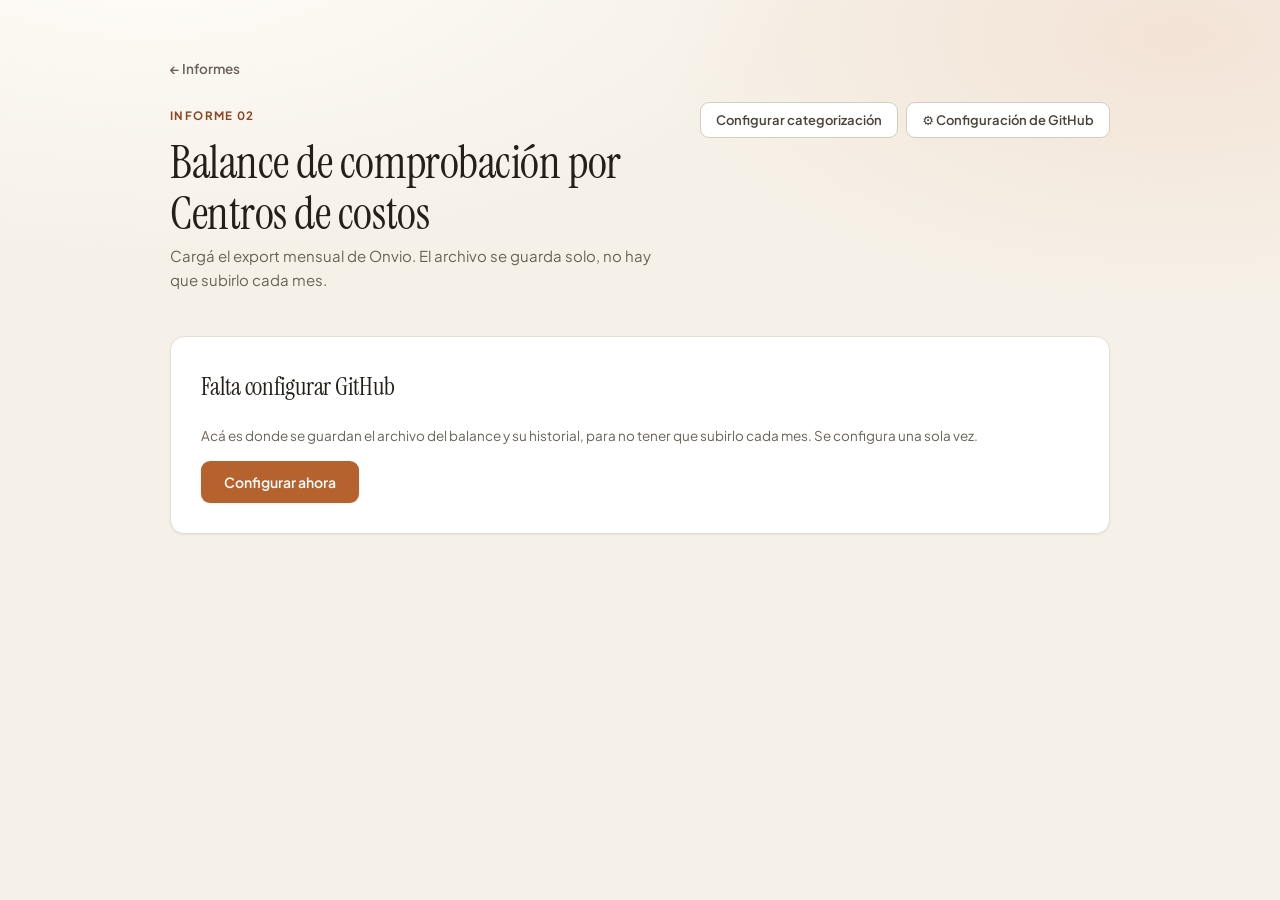
==== informe-a/index.html @ f2bebd00 "Balance USD: la columna del mes es DR - CR, y los centros se muestran en las dos hojas Dos cosas que" ====
<!DOCTYPE html>
<html lang="es">
<head>
<meta charset="UTF-8">
<meta name="viewport" content="width=device-width, initial-scale=1">
<title>Balance de comprobación por Centros de costos</title>
<link rel="preconnect" href="https://fonts.googleapis.com">
<link href="https://fonts.googleapis.com/css2?family=Instrument+Serif&family=Plus+Jakarta+Sans:wght@400;500;600;700&display=swap" rel="stylesheet">
<link rel="stylesheet" href="../estilos.css?v=2026-09-02a">
<script>
// La pagina se queda pegada en el navegador. Ponerle ?v= a los .js arregla los
// scripts, pero NO el propio index.html: si el HTML viene de la cache, se sigue
// viendo la pantalla vieja aunque el codigo publicado sea otro. Paso de verdad —
// se saco un bloque del panel y seguia apareciendo.
//
// Asi que la pagina se controla sola: pregunta por version.json sin cache y, si no
// coincide con la que tiene, se vuelve a pedir con la version nueva en la URL. Como
// la URL cambia, el navegador no puede servir la copia vieja. La marca en
// sessionStorage evita quedar recargando en loop si algo saliera mal.
(function () {
  var MIA = "2026-09-02a";
  try {
    fetch("version.json?t=" + Date.now(), { cache: "no-store" })
      .then(function (r) { return r.ok ? r.json() : null; })
      .then(function (j) {
        if (!j || !j.version || j.version === MIA) return;
        if (sessionStorage.getItem("recargaVersion") === j.version) return;
        sessionStorage.setItem("recargaVersion", j.version);
        location.replace(location.pathname + "?v=" + encodeURIComponent(j.version));
      })
      .catch(function () {});
  } catch (e) {}
})();
</script>
<script src="vendor/xlsx.full.min.js"></script>
<script src="vendor/exceljs.min.js"></script>
<style>
  .periodo-box{
    display:flex; align-items:center; gap:18px; flex-wrap:wrap;
    background:#FBF7F0; border:1px solid var(--line); border-radius:12px; padding:18px 22px;
  }
  .periodo-box .cerrado{font-size:13px; color:var(--ink-soft);}
  .periodo-box .actual{font-family:'Instrument Serif', serif; font-size:28px; line-height:1.1;}
  .flecha{color:var(--clay); font-size:20px;}
  .paso{display:flex; gap:14px; align-items:flex-start; margin-bottom:18px;}
  .paso .n{
    flex:0 0 26px; height:26px; border-radius:50%; background:var(--clay); color:#fff;
    display:flex; align-items:center; justify-content:center; font-size:13px; font-weight:600;
  }
  .paso .txt{font-size:14px; line-height:1.55; padding-top:3px;}
  .paso.hecho .n{background:var(--ok);}

  /* ---- centros de costo sin resolver ---------------------------------- */
  .cc-item{
    border:1px solid var(--line); border-radius:10px; padding:14px 16px; margin-bottom:12px;
    background:#FBF7F0;
  }
  .cc-nombre{font-size:15px; font-weight:600; margin-bottom:3px;}
  .cc-nombre code{
    font-family:inherit; background:#fff; border:1px solid var(--line); border-radius:5px;
    padding:1px 7px;
  }
  .cc-datos{font-size:12.5px; color:var(--ink-soft); margin-bottom:12px;}
  .cc-opciones{display:flex; gap:10px; flex-wrap:wrap; margin-bottom:10px;}
  .cc-opciones label{
    display:flex; align-items:center; gap:7px; font-size:13.5px; cursor:pointer;
    border:1px solid var(--line); border-radius:8px; padding:8px 12px; background:#fff;
  }
  .cc-opciones label:hover{border-color:var(--clay);}
  .cc-form{display:flex; gap:10px; align-items:flex-end; flex-wrap:wrap; margin-top:4px;}
  .cc-form .campo{display:flex; flex-direction:column; gap:4px; font-size:12px; color:var(--ink-soft);}
  .cc-form select, .cc-form input[type=text]{min-width:230px;}
  .cc-form input.corto{min-width:90px; max-width:110px;}
</style>
</head>
<body>
<div class="wrap">
  <a class="volver" href="../index.html">← Informes</a>

  <div class="topbar">
    <div>
      <span class="eyebrow">Informe 02</span>
      <h1>Balance de comprobación por Centros de costos</h1>
      <p class="sub">Cargá el export mensual de Onvio. El archivo se guarda solo, no hay que subirlo cada mes.</p>
    </div>
    <div style="display:flex; gap:8px; align-items:flex-start;">
      <button class="gear-btn" onclick="abrirCategorias()">Configurar categorización</button>
      <button class="gear-btn" onclick="abrirConfig()">⚙ Configuración de GitHub</button>
    </div>
  </div>

  <div id="cargando" class="card">
    <p class="footer-note" style="margin:0;">Cargando…</p>
  </div>

  <!-- ---------- sin configurar ---------- -->
  <div class="card hidden" id="cardSinConfig">
    <h2>Falta configurar GitHub</h2>
    <p class="footer-note">
      Acá es donde se guardan el archivo del balance y su historial, para no tener que
      subirlo cada mes. Se configura una sola vez.
    </p>
    <div style="margin-top:14px;"><button onclick="abrirConfig()">Configurar ahora</button></div>
  </div>

  <!-- ---------- alta inicial ---------- -->
  <div class="card hidden" id="cardAlta">
    <h2>Primera vez: cargar el archivo base</h2>
    <p class="footer-note">
      Subí el archivo del balance tal como lo tenés hoy. De acá en adelante queda guardado
      y no vas a tener que subirlo más: cada mes vas a subir solamente el export de Onvio.
    </p>

    <label class="dropzone" id="dzBase" style="margin-top:16px;">
      <input type="file" id="fileBase" accept=".xlsm,.xlsx">
      <div id="txtBase">Hacé clic para elegir el archivo del balance (.xlsm)</div>
    </label>

    <div id="altaDeteccion" class="hidden" style="margin-top:20px;"></div>

    <div style="margin-top:18px;">
      <button id="btnGuardarAlta" disabled>Guardar y empezar</button>
      <span class="spinner hidden" id="spinnerAlta">Guardando en GitHub…</span>
    </div>
    <div id="altaStatus"></div>
  </div>

  <!-- ---------- ciclo mensual ---------- -->
  <div class="card hidden" id="cardPeriodo">
    <div class="periodo-box">
      <div>
        <div class="cerrado">Último mes cerrado</div>
        <div class="actual" id="txtUltimoCerrado">—</div>
      </div>
      <div class="flecha">→</div>
      <div>
        <div class="cerrado">Ahora cargás</div>
        <div class="actual" id="txtPeriodoActual" style="color:var(--clay-deep);">—</div>
      </div>
    </div>
    <p class="footer-note" style="margin-top:12px;">
      El mes sale del historial guardado: no se puede saltear ninguno ni cerrar dos veces el mismo.
    </p>
    <details style="margin-top:10px;">
      <summary style="cursor:pointer; font-size:13px; color:var(--ink-soft);">
        Reabrir el último mes cerrado
      </summary>
      <p class="footer-note" style="margin-top:10px;">
        Deja el mes abierto de nuevo para volver a cargarlo. Las cuentas que se hayan dado de
        alta en ese mes quedan como están.
      </p>
      <button id="btnReabrir" class="secundario">Reabrir <span id="txtReabrir">—</span></button>
      <div id="reabrirStatus"></div>
    </details>
  </div>

  <div class="card hidden" id="cardAcumulados">
    <h2>Gastos Acumulados</h2>
    <div id="acumuladosBox"></div>
    <details id="importarAcum" style="margin-top:14px;">
      <summary style="cursor:pointer; font-size:14px; color:var(--ink-soft);">
        Registrar un informe terminado a mano
      </summary>
      <p class="footer-note" style="margin-top:10px;">
        Subí el último informe que terminaste a mano. <b>Pasa a ser el archivo base</b>, su mes
        queda cerrado y el acumulado queda al día. De ahí en adelante cargás cada mes con el
        export de Onvio, nada más.
      </p>
      <label class="dropzone" style="padding:18px;">
        <input type="file" id="fileAcum" accept=".xlsx,.xlsm">
        <div id="txtAcum">Elegí el informe terminado (.xlsx)</div>
      </label>
      <div style="margin-top:12px;">
        <button id="btnImportarAcum" class="secundario" disabled>Registrar este informe</button>
      </div>
      <div id="importarAcumStatus"></div>
    </details>
  </div>

  <div class="card hidden" id="cardOnvio">
    <h2>1. Export de Onvio</h2>
    <div class="instruccion">
      <span class="que">Bajá</span>
      <span>De Onvio, el <b>Sumas y Saldos por centro de costos</b>, del <b>mes</b> que vas a
        cargar. No el acumulado del ejercicio.</span>
    </div>
    <label class="dropzone" id="dzOnvio">
      <input type="file" id="fileOnvio" accept=".xls,.xlsx">
      <div id="txtOnvio">Hacé clic para elegir el archivo (.xls de Onvio)</div>
    </label>
    <div style="margin-top:16px;">
      <button id="btnProcesar" disabled>Procesar</button>
      <span class="spinner hidden" id="spinner">Cargando los importes…</span>
    </div>
    <div id="onvioStatus"></div>
  </div>

  <!-- Un centro de costo del export que el balance no reconoce. NO se adivina: adivinando,
       la plata entra en la columna de otro proyecto y el total da bien igual, así que nada lo
       delata. Se pregunta si es uno de los que ya están escrito distinto, o uno nuevo. -->
  <div class="card hidden" id="cardCentros">
    <h2>Centros de costo que el balance no reconoce</h2>
    <p class="footer-note">
      Sus líneas <b>no se van a cargar</b> hasta resolverlos, y mientras tanto no se oculta
      ninguna columna — si se ocultaran, la del que falta quedaría escondida y en cero.
    </p>
    <div id="centrosBody"></div>
    <div id="centrosStatus"></div>
  </div>

  <div class="card hidden" id="cardPendientes">
    <h2>2. Cuentas nuevas detectadas</h2>
    <p class="footer-note">
      Estas cuentas vienen en el export pero todavía no están en el balance. Elegí a qué
      categoría pertenece cada una: se les crea la fila en el lugar correcto, con sus fórmulas.
    </p>
    <table>
      <thead>
        <tr><th>Código</th><th>Descripción</th><th>Centro de costo</th><th class="num">Saldo</th><th style="width:32%;">Categoría</th></tr>
      </thead>
      <tbody id="pendientesBody"></tbody>
    </table>
    <div style="margin-top:16px;"><button id="btnConfirmar">Confirmar y cargar</button></div>
    <div id="pendientesStatus"></div>
  </div>

  <div class="card hidden" id="cardResultado">
    <h2>3. Resultado</h2>
    <div class="checks" id="checksBody"></div>
    <div id="avisosBody" style="margin-top:16px;"></div>
    <details style="margin-top:18px;">
      <summary style="cursor:pointer; font-size:13px; color:var(--ink-soft);">
        Ver el detalle de la corrida
      </summary>
      <pre class="log" id="logBody" style="margin-top:8px;"></pre>
    </details>
  </div>

  <div class="card hidden" id="cardCierre">
    <h2>4. Revisar y cerrar el mes</h2>

    <div class="paso">
      <div class="n">1</div>
      <div class="txt">
        <b>Descargá el borrador</b> y abrilo en Excel. Podés hacerlo las veces que quieras:
        mientras no cierres el mes, no se guarda nada.
        <div style="margin-top:10px;"><button id="btnDescargar">Descargar borrador</button></div>
      </div>
    </div>

    <div class="paso">
      <div class="n">2</div>
      <div class="txt">
        <b>Revisalo en Excel</b> y, si está bien, <b>guardalo</b> (Ctrl+G). Los importes los
        calcula Excel: sin ese guardado no se puede cerrar el mes.
      </div>
    </div>

    <div class="paso">
      <div class="n">3</div>
      <div class="txt">
        <b>Subí ese mismo archivo acá y cerrá el mes.</b> Recién ahí queda guardado como
        definitivo y se habilita el mes siguiente.
        <label class="dropzone" id="dzAprobar" style="margin-top:12px;">
          <input type="file" id="fileAprobar" accept=".xlsx,.xlsm">
          <div id="txtAprobar">Hacé clic para elegir el archivo revisado</div>
        </label>
        <div style="margin-top:12px;">
          <button id="btnCerrarMes" disabled>Cerrar <span id="txtMesCerrar">el mes</span></button>
          <span class="spinner hidden" id="spinnerCierre">Guardando…</span>
        </div>
      </div>
    </div>

    <div id="cierreStatus"></div>
  </div>

  <!-- El maestro vive en el repositorio, no en la maquina: sin esto la unica forma de tener
       el archivo bueno a mano era volver a correr el mes entero. -->
  <div class="card hidden" id="cardGuardados">
    <h2>Archivo guardado</h2>
    <p class="footer-note" id="txtUltimoCierreA"></p>
    <div style="margin-top:12px;">
      <button id="btnBajarBase" class="secundario">Bajar el balance guardado</button>
    </div>
    <div id="guardadosStatus"></div>
  </div>

  <!-- ---------- panel maestro de categorización ---------- -->
  <div class="card hidden" id="cardCategorias">
    <div style="display:flex; justify-content:space-between; align-items:flex-start; gap:16px;">
      <h2 style="margin:0;">Configurar categorización</h2>
      <button class="secundario" onclick="cerrarCategorias()" style="flex:0 0 auto;">Cerrar</button>
    </div>
    <div style="display:flex; gap:10px; flex-wrap:wrap; align-items:center; margin:18px 0 12px;">
      <input id="catBuscar" type="text" placeholder="Buscar por código, nombre o categoría…"
             oninput="catCambiarBusqueda(this.value)" style="flex:1; min-width:240px;">
      <button class="secundario" onclick="catAbrirAlta()">Agregar cuenta</button>
    </div>

    <div class="card hidden" id="catAlta" style="margin:0 0 16px; background:#fbfaf7;">
      <h2 style="font-size:1.05rem;">Agregar una cuenta a mano</h2>
      <p class="footer-note">
        Se le crea la fila en <strong>Sumas y Saldos</strong>, dentro del bloque de su categoría y
        copiándole las fórmulas de la fila vecina. Es la misma operación que hace la carga mensual
        cuando el export trae una cuenta nueva.
      </p>
      <div style="display:flex; gap:10px; flex-wrap:wrap; margin-top:12px;">
        <input id="catAltaCodigo" type="text" placeholder="Código (9 dígitos)" style="width:170px;">
        <input id="catAltaNombre" type="text" placeholder="Nombre de la cuenta" style="flex:1; min-width:220px;">
        <select id="catAltaCat" style="min-width:220px;"></select>
      </div>
      <div style="margin-top:12px; display:flex; gap:8px;">
        <button onclick="catAgregarCuenta()">Agregar</button>
        <button class="secundario" onclick="catCerrarAlta()">Cancelar</button>
      </div>
      <div id="catAltaStatus"></div>
    </div>

    <button class="secundario" id="btnCatVerLista" onclick="catToggleLista()"
            style="width:100%; text-align:left; margin-bottom:12px;">
      <span id="catFlecha">▸</span> <span id="catVerTexto">Ver el detalle cuenta por cuenta</span>
    </button>

    <div id="catLista" class="hidden">
      <table>
        <thead>
          <tr><th style="width:26%;">Cuenta</th><th style="width:34%;">Categoría</th>
              <th style="width:16%;">Estado</th><th>Acciones</th></tr>
        </thead>
        <tbody id="catBody"></tbody>
      </table>
      <p class="footer-note" id="catPie" style="margin-top:14px;"></p>
    </div>

    <div style="margin-top:16px; display:flex; gap:8px; align-items:center;">
      <button id="btnCatGuardar" onclick="guardarCategorias()" disabled>Guardar cambios</button>
      <button class="secundario" onclick="cerrarCategorias()">Cerrar</button>
      <span class="spinner hidden" id="spinnerCat">Guardando en GitHub…</span>
    </div>
    <div id="catStatus"></div>
  </div>

  <div class="card hidden" id="cardHistorial">
    <h2>Meses cerrados</h2>
    <table>
      <thead><tr><th>Período</th><th class="num">Líneas</th><th class="num">Cuentas nuevas</th><th>Cerrado el</th></tr></thead>
      <tbody id="historialBody"></tbody>
    </table>
  </div>
</div>

<!-- ---------- configuración ---------- -->
<div class="modal-overlay hidden" id="modalConfig">
  <div class="modal">
    <h2>Configuración de GitHub</h2>
    <p class="footer-note">
      Acá se guardan el balance, su historial y la tabla de cuentas. El token queda guardado
      solo en este navegador.
    </p>
    <label>Token de acceso personal <a class="help-link" href="#" id="comoToken">(¿cómo lo genero?)</a></label>
    <input type="text" id="cfgToken" placeholder="ghp_xxxxxxxxxxxxxxxxxxxx">
    <label>Usuario/organización y repositorio</label>
    <input type="text" id="cfgRepo" placeholder="tuusuario/balcomp-app">
    <label>Rama</label>
    <input type="text" id="cfgRama" placeholder="main" value="main">
    <label>Carpeta dentro del repositorio</label>
    <input type="text" id="cfgCarpeta" placeholder="informe-a" value="informe-a">
    <div id="configStatus"></div>
    <div class="modal-actions">
      <button onclick="guardarConfig()">Guardar</button>
      <button class="secondary" onclick="cerrarConfig()">Cancelar</button>
    </div>
  </div>
</div>

<script src="../buscador.js?v=2026-09-02a"></script>
<script src="similitud.js?v=2026-09-02a"></script>
<script src="formula_utils.js?v=2026-09-02a"></script>
<script src="columnas.js?v=2026-09-02a"></script>
<script src="centros.js?v=2026-09-02a"></script>
<script src="../informe-c/formula_hojas.js?v=2026-09-02a"></script>
<script src="parser_onvio.js?v=2026-09-02a"></script>
<script src="meses.js?v=2026-09-02a"></script>
<script src="mapeo.js?v=2026-09-02a"></script>
<script src="motor.js?v=2026-09-02a"></script>
<script src="importar_acumulados.js?v=2026-09-02a"></script>
<script src="categorias.js?v=2026-09-02a"></script>
<script src="github.js?v=2026-09-02a"></script>
<script src="app.js?v=2026-09-02a"></script>
</body>
</html>
---- estilos.css ----
/* Estilos compartidos por la pantalla de inicio y los informes.
   Paleta cálida heredada de BALCOMPROBDOLARES, con más profundidad y aire. */

:root{
  --cream:#F6F1E8;
  --cream-alto:#FBF8F2;
  --card:#FFFFFF;
  --ink:#241F19;
  --ink-medio:#4A4238;
  --ink-soft:#6B6255;
  --clay:#B5622E;
  --clay-deep:#8A4820;
  --clay-suave:#F3E3D6;
  --line:#E7DFD0;
  --line-fuerte:#D8CDB8;
  --ok:#3F6B4C;
  --ok-bg:#E9F1EB;
  --ok-borde:#C9DED0;
  --warn:#A6431F;
  --warn-bg:#FBEAE1;
  --warn-borde:#F0D3C4;

  --sombra-baja:0 1px 2px rgba(36,31,25,.04), 0 1px 3px rgba(36,31,25,.03);
  --sombra-media:0 2px 4px rgba(36,31,25,.04), 0 8px 24px rgba(36,31,25,.06);
  --sombra-alta:0 4px 8px rgba(36,31,25,.05), 0 16px 40px rgba(36,31,25,.10);
  --radio:14px;
  --radio-chico:9px;
  --transicion:180ms cubic-bezier(.2,.7,.3,1);
}

*{box-sizing:border-box;}

body{
  margin:0;
  color:var(--ink);
  font-family:'Plus Jakarta Sans', system-ui, sans-serif;
  font-size:15px;
  line-height:1.6;
  padding:56px 24px 112px;
  -webkit-font-smoothing:antialiased;
  background:
    radial-gradient(1100px 520px at 12% -8%, #FFFDF9 0%, rgba(255,253,249,0) 62%),
    radial-gradient(900px 460px at 92% 4%, var(--clay-suave) 0%, rgba(243,227,214,0) 58%),
    var(--cream);
  background-attachment:fixed;
}

.wrap{max-width:940px; margin:0 auto;}

.topbar{
  display:flex; justify-content:space-between; align-items:flex-start;
  gap:20px; margin-bottom:4px;
}

h1{
  font-family:'Instrument Serif', Georgia, serif; font-weight:400;
  font-size:clamp(34px, 5vw, 46px); line-height:1.1;
  margin:0 0 6px; letter-spacing:-.01em;
}
.sub{color:var(--ink-soft); margin:0 0 40px; font-size:15px; max-width:64ch;}

/* Etiqueta chiquita sobre el título, para dar contexto sin ruido. */
.eyebrow{
  display:inline-block; margin:0 0 12px;
  font-size:11.5px; font-weight:700; letter-spacing:.12em; text-transform:uppercase;
  color:var(--clay-deep);
}

.card{
  background:var(--card); border:1px solid var(--line); border-radius:var(--radio);
  padding:30px; margin-bottom:22px; box-shadow:var(--sombra-baja);
}
.card h2{
  font-family:'Instrument Serif', Georgia, serif; font-weight:400;
  font-size:25px; margin:0 0 18px; letter-spacing:-.01em;
}

button{
  font-family:inherit; font-weight:600; font-size:14px;
  background:var(--clay); color:#fff; border:1px solid transparent;
  border-radius:var(--radio-chico);
  padding:11px 22px; cursor:pointer; transition:var(--transicion);
  box-shadow:var(--sombra-baja);
}
button:hover{background:var(--clay-deep); box-shadow:var(--sombra-media); transform:translateY(-1px);}
button:active{transform:translateY(0); box-shadow:none;}
button.secondary, button.secundario{
  background:#fff; color:var(--clay-deep); border-color:var(--line-fuerte); box-shadow:none;
}
button.secondary:hover, button.secundario:hover{
  background:var(--cream-alto); border-color:var(--clay); color:var(--clay-deep);
}
button:disabled, button:disabled:hover{
  opacity:.45; cursor:not-allowed; transform:none; box-shadow:none; background:var(--clay);
}
button.secundario:disabled, button.secondary:disabled{background:#fff;}

:where(button, a, input, select, .dropzone):focus-visible{
  outline:2px solid var(--clay); outline-offset:2px;
}

.gear-btn{
  background:#fff; border:1px solid var(--line-fuerte); border-radius:var(--radio-chico);
  padding:9px 15px; font-size:13px; color:var(--ink-medio); cursor:pointer;
  font-family:inherit; white-space:nowrap; transition:var(--transicion); box-shadow:none;
}
.gear-btn:hover{border-color:var(--clay); color:var(--clay-deep); background:var(--cream-alto); transform:none;}

.dropzone{
  border:1.5px dashed var(--line-fuerte); border-radius:12px; padding:32px;
  text-align:center; color:var(--ink-soft); cursor:pointer;
  transition:var(--transicion); display:block; background:var(--cream-alto);
}
.dropzone:hover{border-color:var(--clay); color:var(--clay-deep); background:#fff;}
input[type=file]{display:none;}

.checks{display:grid; gap:10px;}
.check{
  display:flex; justify-content:space-between; align-items:center; gap:16px;
  padding:15px 17px; border-radius:11px; border:1px solid var(--line);
  background:var(--cream-alto);
}
.check.ok{background:var(--ok-bg); border-color:var(--ok-borde);}
.check.bad{background:var(--warn-bg); border-color:var(--warn-borde);}
.check .name{font-weight:600; font-size:14px; line-height:1.4;}
.check .detail{font-size:12.5px; color:var(--ink-soft); margin-top:3px; line-height:1.5;}
.check .value{font-variant-numeric:tabular-nums; font-weight:700; font-size:15px; white-space:nowrap;}

.badge{
  font-size:11.5px; padding:3px 9px; border-radius:999px; font-weight:700;
  letter-spacing:.02em; white-space:nowrap;
}
.badge.ok{background:var(--ok); color:#fff;}
.badge.bad{background:var(--warn); color:#fff;}

table{width:100%; border-collapse:collapse; font-size:13.5px;}
th{
  text-align:left; color:var(--ink-soft); font-weight:700; font-size:11.5px;
  text-transform:uppercase; letter-spacing:.05em; padding:10px;
  border-bottom:1px solid var(--line-fuerte); background:var(--cream-alto);
  position:sticky; top:0; z-index:1;
}
td{padding:11px 10px; border-bottom:1px solid var(--line); position:relative;}
tbody tr{transition:background var(--transicion);}
tbody tr:hover{background:var(--cream-alto);}
tr:last-child td{border-bottom:none;}
.num{text-align:right; font-variant-numeric:tabular-nums;}

select, input[type=text]{
  font-family:inherit; padding:9px 11px; border-radius:var(--radio-chico);
  border:1px solid var(--line-fuerte); font-size:13.5px; width:100%;
  background:#fff; color:var(--ink); transition:var(--transicion);
}
select:focus, input[type=text]:focus{
  outline:none; border-color:var(--clay); box-shadow:0 0 0 3px rgba(181,98,46,.14);
}
.pending-row{background:#FDF9F3;}
.pending-row:hover{background:#FBF4EA;}

.footer-note{color:var(--ink-soft); font-size:13.5px; margin-top:8px; line-height:1.6;}
.hidden{display:none;}
.spinner{color:var(--ink-soft); font-size:14px;}
.spinner::before{
  content:""; display:inline-block; width:11px; height:11px; margin-right:7px;
  border:2px solid var(--line-fuerte); border-top-color:var(--clay); border-radius:50%;
  animation:girar .7s linear infinite; vertical-align:-1px;
}
@keyframes girar{to{transform:rotate(360deg);}}

/* Los mensajes llevan una barra al costado: se distingue el estado de un vistazo,
   sin depender sólo del color de fondo. */
.status-msg{
  font-size:13.5px; margin-top:12px; padding:12px 14px; border-radius:var(--radio-chico);
  background:var(--cream-alto); color:var(--ink-medio); border-left:3px solid var(--line-fuerte);
  line-height:1.55;
}
.status-msg.ok{background:var(--ok-bg); color:var(--ok); border-left-color:var(--ok);}
.status-msg.bad{background:var(--warn-bg); color:var(--warn); border-left-color:var(--warn);}

.modal-overlay{
  position:fixed; inset:0; background:rgba(36,31,25,.46); backdrop-filter:blur(3px);
  display:flex; align-items:center; justify-content:center; z-index:100; padding:24px;
  animation:aparecer var(--transicion);
}
@keyframes aparecer{from{opacity:0;}to{opacity:1;}}
.modal-overlay.hidden{display:none;}
.modal{
  background:var(--card); border-radius:var(--radio); padding:30px; max-width:500px;
  width:100%; max-height:90vh; overflow-y:auto; box-shadow:var(--sombra-alta);
}
.modal h2{font-family:'Instrument Serif', Georgia, serif; font-weight:400; font-size:23px; margin:0 0 6px;}
.modal label{font-size:13px; color:var(--ink-soft); display:block; margin:16px 0 6px; font-weight:600;}
.modal-actions{display:flex; gap:10px; margin-top:22px;}

a.help-link{color:var(--clay-deep); text-decoration-color:var(--clay-suave); text-underline-offset:2px;}
a.help-link:hover{text-decoration-color:var(--clay);}

.volver{
  display:inline-flex; align-items:center; gap:6px; margin-bottom:22px;
  color:var(--ink-soft); text-decoration:none; font-size:13.5px; font-weight:600;
  transition:var(--transicion);
}
.volver:hover{color:var(--clay-deep); gap:9px;}

.log{
  background:#FBF7F0; border:1px solid var(--line); border-radius:11px; padding:15px 17px;
  font-family:ui-monospace, SFMono-Regular, Menlo, monospace; font-size:12.5px;
  color:var(--ink-medio); white-space:pre-wrap; max-height:300px; overflow-y:auto; margin:0;
  line-height:1.65;
}

/* ---- qué archivo hay que bajar ----
   Es el dato que más se consulta y el más fácil de equivocar: los dos balances salen de un
   Sumas y Saldos de Onvio, pero uno lo quiere por centro de costos y mensual y el otro por
   código de cuenta y acumulado. Va arriba de todo y en una sola línea. */
.instruccion{
  display:flex; gap:11px; align-items:flex-start;
  background:var(--cream-alto); border:1px solid var(--line-fuerte);
  border-left:3px solid var(--clay); border-radius:var(--radio-chico);
  padding:11px 14px; margin-bottom:16px;
  font-size:12.5px; line-height:1.55; color:var(--ink-medio);
}
.instruccion b{color:var(--ink); font-weight:600;}
.instruccion .que{
  flex:none; font-weight:700; color:var(--clay); text-transform:uppercase;
  font-size:10.5px; letter-spacing:.07em; padding-top:2px;
}

/* ---- buscador de listas largas (ver buscador.js) ----
   Un solo control: el botón abre el panel y adentro está la búsqueda. El <select> real
   queda escondido y es el que guarda el valor. */
.combo{position:relative; display:block;}
.combo-real{display:none;}

/* Va con `button.` delante a propósito: el `button{}` general del sitio lo pinta con el color
   de acción, y sus reglas `button:hover` y `button:disabled` tienen más especificidad que una
   clase sola, así que le ganaban y el desplegable salía marrón adentro de la tabla. */
button.combo-boton{
  width:100%; display:flex; align-items:center; gap:10px; text-align:left;
  font-family:inherit; font-size:13px; font-weight:400; padding:9px 12px; color:var(--ink);
  background:var(--cream-alto); border:1px solid var(--line-fuerte);
  border-radius:var(--radio-chico); cursor:pointer; transition:var(--transicion);
  box-shadow:none; transform:none;
}
button.combo-boton:hover{
  background:var(--cream-alto); color:var(--ink); border-color:var(--clay);
  box-shadow:none; transform:none;
}
button.combo-boton:active{transform:none; box-shadow:none;}
button.combo-boton[aria-expanded="true"]{
  border-color:var(--clay); background:#fff; color:var(--ink);
  box-shadow:0 0 0 3px rgba(181,98,46,.14);
}
button.combo-boton.sin-elegir .combo-valor{color:var(--ink-soft);}
.combo-valor{flex:1; overflow:hidden; text-overflow:ellipsis; white-space:nowrap;}
.combo-flecha{color:var(--ink-soft); font-size:11px; flex:none;}

.combo-panel{
  position:absolute; z-index:40; left:0; right:0; top:calc(100% + 4px);
  background:#fff; border:1px solid var(--line-fuerte); border-radius:var(--radio-chico);
  box-shadow:0 10px 30px rgba(60,40,20,.16); padding:8px;
}
.combo-buscar{
  width:100%; font-family:inherit; font-size:12.5px; padding:7px 10px; color:var(--ink);
  background:var(--cream-alto); border:1px solid var(--line-fuerte);
  border-radius:var(--radio-chico);
}
.combo-buscar:focus{outline:none; border-color:var(--clay); background:#fff;}
.combo-buscar::placeholder{color:var(--ink-soft);}

.combo-lista{max-height:260px; overflow-y:auto; margin-top:6px;}
.combo-opcion{
  padding:7px 10px; border-radius:8px; font-size:12.5px; cursor:pointer;
  color:var(--ink-medio); line-height:1.4;
}
.combo-opcion:hover, .combo-opcion.marcada{background:var(--cream-alto); color:var(--ink);}
.combo-opcion.elegida{font-weight:600; color:var(--ink);}
.combo-aviso{font-size:11.5px; color:var(--ink-soft); margin-top:6px; padding:0 4px;}
.combo-aviso.vacio{color:var(--warn); font-weight:600;}

/* ---- pantalla de inicio ---- */
.portada{margin-bottom:44px;}
.portada .linea{
  width:52px; height:3px; background:var(--clay); border-radius:2px; margin:0 0 22px;
}

.informes{display:grid; gap:18px; grid-template-columns:repeat(auto-fit, minmax(320px, 1fr));}

.informe-card{
  position:relative; display:flex; flex-direction:column; gap:9px;
  background:var(--card); border:1px solid var(--line); border-radius:var(--radio);
  padding:26px 26px 24px; text-decoration:none; color:inherit;
  transition:var(--transicion); box-shadow:var(--sombra-baja); overflow:hidden;
}
/* Barra de acento que crece al pasar por encima. */
.informe-card::before{
  content:""; position:absolute; left:0; top:0; bottom:0; width:3px;
  background:var(--clay); transform:scaleY(0); transform-origin:top;
  transition:transform var(--transicion);
}
.informe-card:hover{
  border-color:var(--line-fuerte); transform:translateY(-3px); box-shadow:var(--sombra-alta);
}
.informe-card:hover::before{transform:scaleY(1);}

.informe-card .indice{
  font-size:11.5px; font-weight:700; color:var(--clay-deep);
  letter-spacing:.1em; text-transform:uppercase;
}
.informe-card h2{
  font-family:'Instrument Serif', Georgia, serif; font-weight:400;
  font-size:24px; margin:0; line-height:1.25; letter-spacing:-.01em;
}
.informe-card p{margin:0; font-size:13.5px; color:var(--ink-soft); line-height:1.6;}
.informe-card .origen{
  margin-top:auto; padding-top:14px; font-size:11.5px; text-transform:uppercase;
  letter-spacing:.05em; color:var(--ink-soft); font-weight:700;
  display:flex; align-items:center; justify-content:space-between; gap:10px;
}
.informe-card .flecha{
  color:var(--clay); font-size:16px; transition:transform var(--transicion);
}
.informe-card:hover .flecha{transform:translateX(4px);}

@media (max-width:600px){
  body{padding:32px 16px 72px;}
  .card{padding:22px;}
  .informe-card{padding:22px;}
  .topbar{flex-direction:column;}
}

@media (prefers-reduced-motion:reduce){
  *{animation-duration:.01ms !important; transition-duration:.01ms !important;}
  .informe-card:hover, button:hover{transform:none;}
}
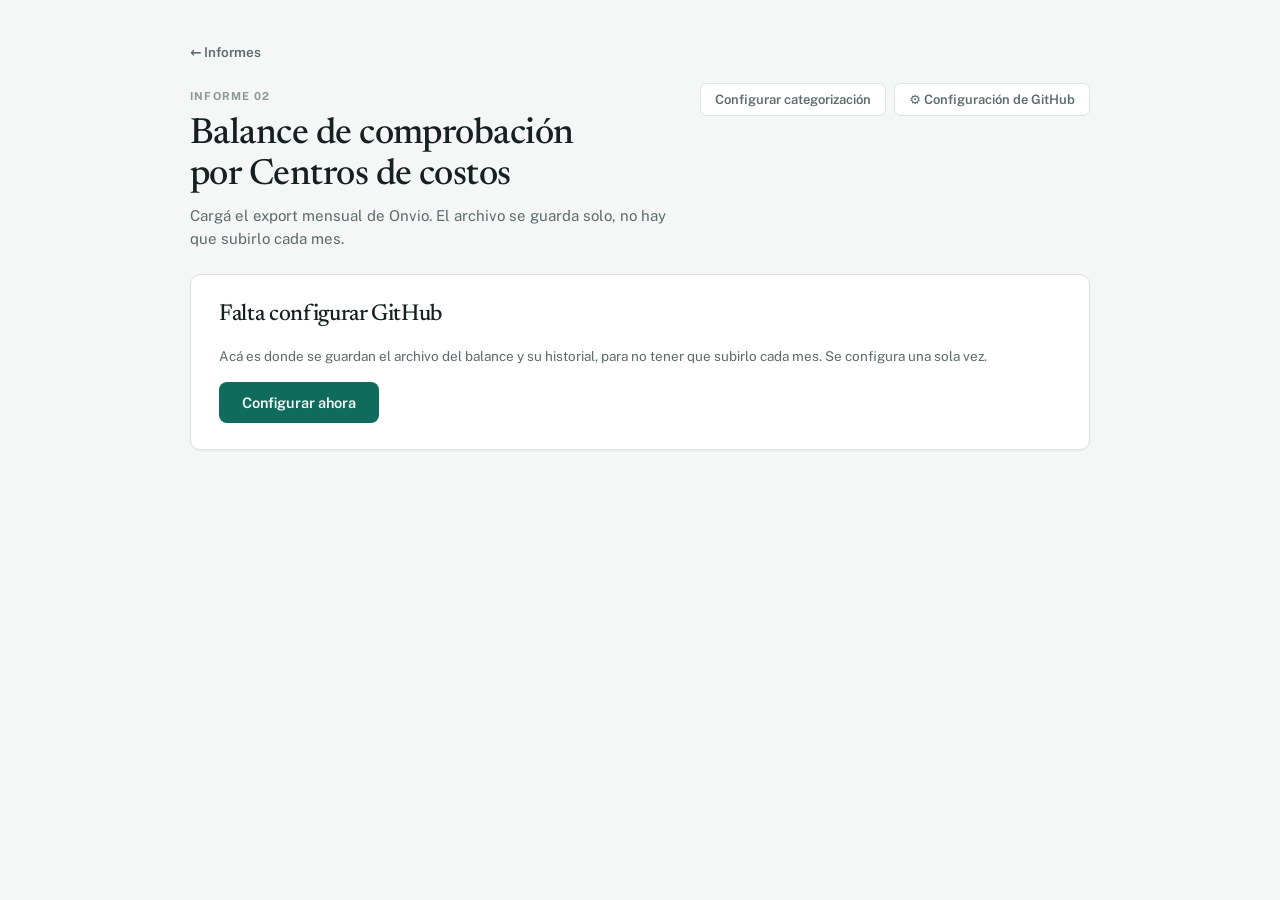
==== commit 9254c082: "Estetica unica para los cuatro informes Se cambio la paleta compartida: era crema + terracota con se" ====
--- a/informe-a/index.html
+++ b/informe-a/index.html
@@ -5,8 +5,8 @@
 <meta name="viewport" content="width=device-width, initial-scale=1">
 <title>Balance de comprobación por Centros de costos</title>
 <link rel="preconnect" href="https://fonts.googleapis.com">
-<link href="https://fonts.googleapis.com/css2?family=Instrument+Serif&family=Plus+Jakarta+Sans:wght@400;500;600;700&display=swap" rel="stylesheet">
-<link rel="stylesheet" href="../estilos.css?v=2026-09-02a">
+<link href="https://fonts.googleapis.com/css2?family=Newsreader:opsz,wght@6..72,400;6..72,500&family=Public+Sans:wght@400;500;600;700&display=swap" rel="stylesheet">
+<link rel="stylesheet" href="../estilos.css?v=2026-09-02i">
 <script>
 // La pagina se queda pegada en el navegador. Ponerle ?v= a los .js arregla los
 // scripts, pero NO el propio index.html: si el HTML viene de la cache, se sigue
@@ -18,7 +18,7 @@
 // la URL cambia, el navegador no puede servir la copia vieja. La marca en
 // sessionStorage evita quedar recargando en loop si algo saliera mal.
 (function () {
-  var MIA = "2026-09-02a";
+  var MIA = "2026-09-02i";
   try {
     fetch("version.json?t=" + Date.now(), { cache: "no-store" })
       .then(function (r) { return r.ok ? r.json() : null; })
@@ -37,10 +37,10 @@
 <style>
   .periodo-box{
     display:flex; align-items:center; gap:18px; flex-wrap:wrap;
-    background:#FBF7F0; border:1px solid var(--line); border-radius:12px; padding:18px 22px;
+    background:var(--fondo-alto); border:1px solid var(--line); border-radius:12px; padding:18px 22px;
   }
   .periodo-box .cerrado{font-size:13px; color:var(--ink-soft);}
-  .periodo-box .actual{font-family:'Instrument Serif', serif; font-size:28px; line-height:1.1;}
+  .periodo-box .actual{font-family:'Newsreader', Georgia, serif; font-size:28px; line-height:1.1;}
   .flecha{color:var(--clay); font-size:20px;}
   .paso{display:flex; gap:14px; align-items:flex-start; margin-bottom:18px;}
   .paso .n{
@@ -53,7 +53,7 @@
   /* ---- centros de costo sin resolver ---------------------------------- */
   .cc-item{
     border:1px solid var(--line); border-radius:10px; padding:14px 16px; margin-bottom:12px;
-    background:#FBF7F0;
+    background:var(--fondo-alto);
   }
   .cc-nombre{font-size:15px; font-weight:600; margin-bottom:3px;}
   .cc-nombre code{
@@ -374,19 +374,19 @@
   </div>
 </div>
 
-<script src="../buscador.js?v=2026-09-02a"></script>
-<script src="similitud.js?v=2026-09-02a"></script>
-<script src="formula_utils.js?v=2026-09-02a"></script>
-<script src="columnas.js?v=2026-09-02a"></script>
-<script src="centros.js?v=2026-09-02a"></script>
-<script src="../informe-c/formula_hojas.js?v=2026-09-02a"></script>
-<script src="parser_onvio.js?v=2026-09-02a"></script>
-<script src="meses.js?v=2026-09-02a"></script>
-<script src="mapeo.js?v=2026-09-02a"></script>
-<script src="motor.js?v=2026-09-02a"></script>
-<script src="importar_acumulados.js?v=2026-09-02a"></script>
-<script src="categorias.js?v=2026-09-02a"></script>
-<script src="github.js?v=2026-09-02a"></script>
-<script src="app.js?v=2026-09-02a"></script>
+<script src="../buscador.js?v=2026-09-02i"></script>
+<script src="similitud.js?v=2026-09-02i"></script>
+<script src="formula_utils.js?v=2026-09-02i"></script>
+<script src="columnas.js?v=2026-09-02i"></script>
+<script src="centros.js?v=2026-09-02i"></script>
+<script src="../informe-c/formula_hojas.js?v=2026-09-02i"></script>
+<script src="parser_onvio.js?v=2026-09-02i"></script>
+<script src="meses.js?v=2026-09-02i"></script>
+<script src="mapeo.js?v=2026-09-02i"></script>
+<script src="motor.js?v=2026-09-02i"></script>
+<script src="importar_acumulados.js?v=2026-09-02i"></script>
+<script src="categorias.js?v=2026-09-02i"></script>
+<script src="github.js?v=2026-09-02i"></script>
+<script src="app.js?v=2026-09-02i"></script>
 </body>
 </html>
--- a/estilos.css
+++ b/estilos.css
@@ -1,168 +1,203 @@
-/* Estilos compartidos por la pantalla de inicio y los informes.
-   Paleta cálida heredada de BALCOMPROBDOLARES, con más profundidad y aire. */
+/* Estilos compartidos por la pantalla de inicio y los cuatro informes.
+
+   Septiembre 2026: se cambió la paleta. Antes era crema + terracota con serif de display;
+   ahora es un gris de papel con acento verdigrís —el verde del cobre oxidado— y una serif
+   sobria sólo en los títulos. La idea es que la pantalla se lea como un estado contable y no
+   como una landing: menos sombra, menos movimiento, más aire entre las cosas.
+
+   IMPORTANTE: los nombres de las variables NO cambiaron. Los <style> propios de cada informe
+   usan --clay, --cream-alto, --line-fuerte, etc.; si se renombran, esos bloques se quedan sin
+   color y no lo avisa nadie. Los nombres viejos quedan abajo como alias de los nuevos. */
 
 :root{
-  --cream:#F6F1E8;
-  --cream-alto:#FBF8F2;
-  --card:#FFFFFF;
-  --ink:#241F19;
-  --ink-medio:#4A4238;
-  --ink-soft:#6B6255;
-  --clay:#B5622E;
-  --clay-deep:#8A4820;
-  --clay-suave:#F3E3D6;
-  --line:#E7DFD0;
-  --line-fuerte:#D8CDB8;
-  --ok:#3F6B4C;
-  --ok-bg:#E9F1EB;
-  --ok-borde:#C9DED0;
-  --warn:#A6431F;
-  --warn-bg:#FBEAE1;
-  --warn-borde:#F0D3C4;
-
-  --sombra-baja:0 1px 2px rgba(36,31,25,.04), 0 1px 3px rgba(36,31,25,.03);
-  --sombra-media:0 2px 4px rgba(36,31,25,.04), 0 8px 24px rgba(36,31,25,.06);
-  --sombra-alta:0 4px 8px rgba(36,31,25,.05), 0 16px 40px rgba(36,31,25,.10);
-  --radio:14px;
-  --radio-chico:9px;
-  --transicion:180ms cubic-bezier(.2,.7,.3,1);
+  /* --- la paleta, por lo que significa --- */
+  --fondo:#F5F7F6;          /* papel: un blanco roto con sesgo verde, no un gris neutro */
+  --fondo-alto:#EDF1EF;     /* zonas hundidas: dropzones, encabezados de tabla */
+  --superficie:#FFFFFF;
+  --tinta:#16211F;
+  --tinta-media:#3C4A47;
+  --tinta-suave:#5C6B68;
+  --tenue:#8A9895;
+  --borde:#DDE3E1;
+  --borde-fuerte:#C6D0CD;
+  --acento:#0F6B5C;         /* verdigrís */
+  --acento-hondo:#0B4F44;
+  --acento-suave:#E3F0EC;
+
+  /* semáforo: separado del acento a propósito, para que "verde" signifique una sola cosa */
+  --bien:#1F7A43;
+  --bien-fondo:#E6F2EA;
+  --bien-borde:#C4DECF;
+  --mal:#A8321F;
+  --mal-fondo:#FBEAE6;
+  --mal-borde:#EFCCC4;
+
+  /* --- nombres anteriores, mantenidos como alias --- */
+  --cream:var(--fondo);
+  --cream-alto:var(--fondo-alto);
+  --card:var(--superficie);
+  --ink:var(--tinta);
+  --ink-medio:var(--tinta-media);
+  --ink-soft:var(--tinta-suave);
+  --clay:var(--acento);
+  --clay-deep:var(--acento-hondo);
+  --clay-suave:var(--acento-suave);
+  --line:var(--borde);
+  --line-fuerte:var(--borde-fuerte);
+  --ok:var(--bien);
+  --ok-bg:var(--bien-fondo);
+  --ok-borde:var(--bien-borde);
+  --warn:var(--mal);
+  --warn-bg:var(--mal-fondo);
+  --warn-borde:var(--mal-borde);
+
+  --sombra-baja:0 1px 2px rgba(22,33,31,.05);
+  --sombra-media:0 1px 2px rgba(22,33,31,.06), 0 8px 24px -12px rgba(22,33,31,.18);
+  --sombra-alta:0 2px 6px rgba(22,33,31,.08), 0 24px 48px -20px rgba(22,33,31,.28);
+  --radio:10px;
+  --radio-chico:7px;
+  --transicion:140ms cubic-bezier(.2,.7,.3,1);
 }
 
 *{box-sizing:border-box;}
 
 body{
   margin:0;
-  color:var(--ink);
-  font-family:'Plus Jakarta Sans', system-ui, sans-serif;
+  color:var(--tinta);
+  font-family:'Public Sans', -apple-system, BlinkMacSystemFont, 'Segoe UI', system-ui, sans-serif;
   font-size:15px;
-  line-height:1.6;
-  padding:56px 24px 112px;
+  line-height:1.55;
+  padding:40px 24px 96px;
   -webkit-font-smoothing:antialiased;
-  background:
-    radial-gradient(1100px 520px at 12% -8%, #FFFDF9 0%, rgba(255,253,249,0) 62%),
-    radial-gradient(900px 460px at 92% 4%, var(--clay-suave) 0%, rgba(243,227,214,0) 58%),
-    var(--cream);
-  background-attachment:fixed;
-}
-
-.wrap{max-width:940px; margin:0 auto;}
-
+  background:var(--fondo);
+}
+
+.wrap{max-width:900px; margin:0 auto;}
+
+/* El título y su bajada van a la izquierda y los botones de configuración a la derecha. Con
+   tres botones (Informe C) la columna del título quedaba tan angosta que el título partía en
+   tres renglones: por eso la izquierda pide un ancho mínimo y los botones bajan si no entran. */
 .topbar{
   display:flex; justify-content:space-between; align-items:flex-start;
-  gap:20px; margin-bottom:4px;
-}
+  gap:14px 20px; margin-bottom:24px; flex-wrap:wrap;
+}
+.topbar > div:first-child{flex:1 1 420px; min-width:0;}
+.topbar > div:last-child{flex-wrap:wrap;}
+/* Cuando los botones bajan, el aire de abajo lo pone la topbar y no la bajada. */
+.topbar .sub{margin-bottom:0;}
 
 h1{
-  font-family:'Instrument Serif', Georgia, serif; font-weight:400;
-  font-size:clamp(34px, 5vw, 46px); line-height:1.1;
-  margin:0 0 6px; letter-spacing:-.01em;
-}
-.sub{color:var(--ink-soft); margin:0 0 40px; font-size:15px; max-width:64ch;}
+  font-family:'Newsreader', Georgia, serif; font-weight:500;
+  font-size:clamp(28px, 4vw, 36px); line-height:1.15;
+  margin:0 0 6px; letter-spacing:-.015em; text-wrap:balance;
+}
+.sub{color:var(--tinta-suave); margin:0 0 34px; font-size:15px; max-width:62ch;}
 
 /* Etiqueta chiquita sobre el título, para dar contexto sin ruido. */
 .eyebrow{
-  display:inline-block; margin:0 0 12px;
-  font-size:11.5px; font-weight:700; letter-spacing:.12em; text-transform:uppercase;
-  color:var(--clay-deep);
+  display:inline-block; margin:0 0 10px;
+  font-size:11px; font-weight:700; letter-spacing:.11em; text-transform:uppercase;
+  color:var(--tenue);
 }
 
 .card{
-  background:var(--card); border:1px solid var(--line); border-radius:var(--radio);
-  padding:30px; margin-bottom:22px; box-shadow:var(--sombra-baja);
+  background:var(--superficie); border:1px solid var(--borde); border-radius:var(--radio);
+  padding:26px 28px; margin-bottom:14px; box-shadow:var(--sombra-baja);
 }
 .card h2{
-  font-family:'Instrument Serif', Georgia, serif; font-weight:400;
-  font-size:25px; margin:0 0 18px; letter-spacing:-.01em;
+  font-family:'Newsreader', Georgia, serif; font-weight:500;
+  font-size:23px; margin:0 0 16px; letter-spacing:-.015em; line-height:1.25;
 }
 
 button{
-  font-family:inherit; font-weight:600; font-size:14px;
-  background:var(--clay); color:#fff; border:1px solid transparent;
-  border-radius:var(--radio-chico);
+  font-family:inherit; font-weight:600; font-size:14.5px;
+  background:var(--acento); color:#fff; border:1px solid transparent;
+  border-radius:8px;
   padding:11px 22px; cursor:pointer; transition:var(--transicion);
-  box-shadow:var(--sombra-baja);
-}
-button:hover{background:var(--clay-deep); box-shadow:var(--sombra-media); transform:translateY(-1px);}
-button:active{transform:translateY(0); box-shadow:none;}
+}
+button:hover{background:var(--acento-hondo);}
+button:active{background:var(--acento-hondo);}
 button.secondary, button.secundario{
-  background:#fff; color:var(--clay-deep); border-color:var(--line-fuerte); box-shadow:none;
+  background:transparent; color:var(--tinta-suave); border-color:var(--borde-fuerte);
 }
 button.secondary:hover, button.secundario:hover{
-  background:var(--cream-alto); border-color:var(--clay); color:var(--clay-deep);
+  background:var(--superficie); border-color:var(--tinta-suave); color:var(--tinta);
 }
 button:disabled, button:disabled:hover{
-  opacity:.45; cursor:not-allowed; transform:none; box-shadow:none; background:var(--clay);
-}
-button.secundario:disabled, button.secondary:disabled{background:#fff;}
-
-:where(button, a, input, select, .dropzone):focus-visible{
-  outline:2px solid var(--clay); outline-offset:2px;
+  background:var(--borde-fuerte); color:var(--tenue); cursor:not-allowed; border-color:transparent;
+}
+button.secundario:disabled, button.secondary:disabled{
+  background:transparent; color:var(--tenue); border-color:var(--borde);
+}
+
+:where(button, a, input, select, summary, .dropzone):focus-visible{
+  outline:2px solid var(--acento); outline-offset:2px;
 }
 
 .gear-btn{
-  background:#fff; border:1px solid var(--line-fuerte); border-radius:var(--radio-chico);
-  padding:9px 15px; font-size:13px; color:var(--ink-medio); cursor:pointer;
-  font-family:inherit; white-space:nowrap; transition:var(--transicion); box-shadow:none;
-}
-.gear-btn:hover{border-color:var(--clay); color:var(--clay-deep); background:var(--cream-alto); transform:none;}
+  background:var(--superficie); border:1px solid var(--borde); border-radius:var(--radio-chico);
+  padding:8px 14px; font-size:13px; color:var(--tinta-suave); cursor:pointer;
+  font-family:inherit; white-space:nowrap; transition:var(--transicion);
+}
+.gear-btn:hover{border-color:var(--borde-fuerte); color:var(--tinta); background:var(--superficie);}
 
 .dropzone{
-  border:1.5px dashed var(--line-fuerte); border-radius:12px; padding:32px;
-  text-align:center; color:var(--ink-soft); cursor:pointer;
-  transition:var(--transicion); display:block; background:var(--cream-alto);
-}
-.dropzone:hover{border-color:var(--clay); color:var(--clay-deep); background:#fff;}
+  border:1.5px dashed var(--borde-fuerte); border-radius:var(--radio); padding:28px;
+  text-align:center; color:var(--tinta-suave); cursor:pointer;
+  transition:var(--transicion); display:block; background:var(--fondo-alto);
+}
+.dropzone:hover{border-color:var(--acento); color:var(--acento-hondo); background:var(--acento-suave);}
 input[type=file]{display:none;}
 
-.checks{display:grid; gap:10px;}
+.checks{display:grid; gap:8px;}
 .check{
   display:flex; justify-content:space-between; align-items:center; gap:16px;
-  padding:15px 17px; border-radius:11px; border:1px solid var(--line);
-  background:var(--cream-alto);
-}
-.check.ok{background:var(--ok-bg); border-color:var(--ok-borde);}
-.check.bad{background:var(--warn-bg); border-color:var(--warn-borde);}
+  padding:14px 16px; border-radius:var(--radio-chico); border:1px solid var(--borde);
+  background:var(--fondo-alto);
+}
+.check.ok{background:var(--bien-fondo); border-color:var(--bien-borde);}
+.check.bad{background:var(--mal-fondo); border-color:var(--mal-borde);}
 .check .name{font-weight:600; font-size:14px; line-height:1.4;}
-.check .detail{font-size:12.5px; color:var(--ink-soft); margin-top:3px; line-height:1.5;}
+.check .detail{font-size:12.5px; color:var(--tinta-suave); margin-top:3px; line-height:1.5;}
 .check .value{font-variant-numeric:tabular-nums; font-weight:700; font-size:15px; white-space:nowrap;}
 
 .badge{
   font-size:11.5px; padding:3px 9px; border-radius:999px; font-weight:700;
   letter-spacing:.02em; white-space:nowrap;
 }
-.badge.ok{background:var(--ok); color:#fff;}
-.badge.bad{background:var(--warn); color:#fff;}
+.badge.ok{background:var(--bien); color:#fff;}
+.badge.bad{background:var(--mal); color:#fff;}
 
 table{width:100%; border-collapse:collapse; font-size:13.5px;}
 th{
-  text-align:left; color:var(--ink-soft); font-weight:700; font-size:11.5px;
-  text-transform:uppercase; letter-spacing:.05em; padding:10px;
-  border-bottom:1px solid var(--line-fuerte); background:var(--cream-alto);
+  text-align:left; color:var(--tinta-suave); font-weight:700; font-size:11px;
+  text-transform:uppercase; letter-spacing:.06em; padding:9px 10px;
+  border-bottom:1px solid var(--borde-fuerte); background:var(--fondo-alto);
   position:sticky; top:0; z-index:1;
 }
-td{padding:11px 10px; border-bottom:1px solid var(--line); position:relative;}
+td{padding:10px; border-bottom:1px solid var(--borde); position:relative;}
 tbody tr{transition:background var(--transicion);}
-tbody tr:hover{background:var(--cream-alto);}
+tbody tr:hover{background:var(--fondo-alto);}
 tr:last-child td{border-bottom:none;}
 .num{text-align:right; font-variant-numeric:tabular-nums;}
 
 select, input[type=text]{
   font-family:inherit; padding:9px 11px; border-radius:var(--radio-chico);
-  border:1px solid var(--line-fuerte); font-size:13.5px; width:100%;
-  background:#fff; color:var(--ink); transition:var(--transicion);
+  border:1px solid var(--borde-fuerte); font-size:13.5px; width:100%;
+  background:var(--superficie); color:var(--tinta); transition:var(--transicion);
 }
 select:focus, input[type=text]:focus{
-  outline:none; border-color:var(--clay); box-shadow:0 0 0 3px rgba(181,98,46,.14);
-}
-.pending-row{background:#FDF9F3;}
-.pending-row:hover{background:#FBF4EA;}
-
-.footer-note{color:var(--ink-soft); font-size:13.5px; margin-top:8px; line-height:1.6;}
+  outline:none; border-color:var(--acento); box-shadow:0 0 0 3px rgba(15,107,92,.14);
+}
+.pending-row{background:#FBFAF4;}
+.pending-row:hover{background:#F7F5EC;}
+
+.footer-note{color:var(--tinta-suave); font-size:13.5px; margin-top:8px; line-height:1.6;}
 .hidden{display:none;}
-.spinner{color:var(--ink-soft); font-size:14px;}
+.spinner{color:var(--tinta-suave); font-size:14px;}
 .spinner::before{
   content:""; display:inline-block; width:11px; height:11px; margin-right:7px;
-  border:2px solid var(--line-fuerte); border-top-color:var(--clay); border-radius:50%;
+  border:2px solid var(--borde-fuerte); border-top-color:var(--acento); border-radius:50%;
   animation:girar .7s linear infinite; vertical-align:-1px;
 }
 @keyframes girar{to{transform:rotate(360deg);}}
@@ -171,41 +206,42 @@
    sin depender sólo del color de fondo. */
 .status-msg{
   font-size:13.5px; margin-top:12px; padding:12px 14px; border-radius:var(--radio-chico);
-  background:var(--cream-alto); color:var(--ink-medio); border-left:3px solid var(--line-fuerte);
+  background:var(--fondo-alto); color:var(--tinta-media); border-left:3px solid var(--borde-fuerte);
   line-height:1.55;
 }
-.status-msg.ok{background:var(--ok-bg); color:var(--ok); border-left-color:var(--ok);}
-.status-msg.bad{background:var(--warn-bg); color:var(--warn); border-left-color:var(--warn);}
+.status-msg.ok{background:var(--bien-fondo); color:var(--bien); border-left-color:var(--bien);}
+.status-msg.bad{background:var(--mal-fondo); color:var(--mal); border-left-color:var(--mal);}
 
 .modal-overlay{
-  position:fixed; inset:0; background:rgba(36,31,25,.46); backdrop-filter:blur(3px);
+  position:fixed; inset:0; background:rgba(22,33,31,.48); backdrop-filter:blur(3px);
   display:flex; align-items:center; justify-content:center; z-index:100; padding:24px;
   animation:aparecer var(--transicion);
 }
 @keyframes aparecer{from{opacity:0;}to{opacity:1;}}
 .modal-overlay.hidden{display:none;}
 .modal{
-  background:var(--card); border-radius:var(--radio); padding:30px; max-width:500px;
+  background:var(--superficie); border-radius:var(--radio); padding:28px; max-width:500px;
   width:100%; max-height:90vh; overflow-y:auto; box-shadow:var(--sombra-alta);
 }
-.modal h2{font-family:'Instrument Serif', Georgia, serif; font-weight:400; font-size:23px; margin:0 0 6px;}
-.modal label{font-size:13px; color:var(--ink-soft); display:block; margin:16px 0 6px; font-weight:600;}
+.modal h2{font-family:'Newsreader', Georgia, serif; font-weight:500; font-size:22px; margin:0 0 6px;}
+.modal label{font-size:13px; color:var(--tinta-suave); display:block; margin:16px 0 6px; font-weight:600;}
 .modal-actions{display:flex; gap:10px; margin-top:22px;}
 
-a.help-link{color:var(--clay-deep); text-decoration-color:var(--clay-suave); text-underline-offset:2px;}
-a.help-link:hover{text-decoration-color:var(--clay);}
+a.help-link{color:var(--acento); text-decoration-color:var(--acento-suave); text-underline-offset:2px;}
+a.help-link:hover{text-decoration-color:var(--acento);}
 
 .volver{
-  display:inline-flex; align-items:center; gap:6px; margin-bottom:22px;
-  color:var(--ink-soft); text-decoration:none; font-size:13.5px; font-weight:600;
+  display:inline-flex; align-items:center; gap:6px; margin-bottom:20px;
+  color:var(--tinta-suave); text-decoration:none; font-size:13.5px; font-weight:600;
   transition:var(--transicion);
 }
-.volver:hover{color:var(--clay-deep); gap:9px;}
+.volver:hover{color:var(--tinta);}
 
 .log{
-  background:#FBF7F0; border:1px solid var(--line); border-radius:11px; padding:15px 17px;
+  background:var(--fondo-alto); border:1px solid var(--borde); border-radius:var(--radio-chico);
+  padding:14px 16px;
   font-family:ui-monospace, SFMono-Regular, Menlo, monospace; font-size:12.5px;
-  color:var(--ink-medio); white-space:pre-wrap; max-height:300px; overflow-y:auto; margin:0;
+  color:var(--tinta-media); white-space:pre-wrap; max-height:300px; overflow-y:auto; margin:0;
   line-height:1.65;
 }
 
@@ -215,14 +251,14 @@
    código de cuenta y acumulado. Va arriba de todo y en una sola línea. */
 .instruccion{
   display:flex; gap:11px; align-items:flex-start;
-  background:var(--cream-alto); border:1px solid var(--line-fuerte);
-  border-left:3px solid var(--clay); border-radius:var(--radio-chico);
+  background:var(--acento-suave); border:1px solid transparent;
+  border-left:3px solid var(--acento); border-radius:var(--radio-chico);
   padding:11px 14px; margin-bottom:16px;
-  font-size:12.5px; line-height:1.55; color:var(--ink-medio);
-}
-.instruccion b{color:var(--ink); font-weight:600;}
+  font-size:12.5px; line-height:1.55; color:var(--tinta-media);
+}
+.instruccion b{color:var(--tinta); font-weight:600;}
 .instruccion .que{
-  flex:none; font-weight:700; color:var(--clay); text-transform:uppercase;
+  flex:none; font-weight:700; color:var(--acento-hondo); text-transform:uppercase;
   font-size:10.5px; letter-spacing:.07em; padding-top:2px;
 }
 
@@ -234,102 +270,90 @@
 
 /* Va con `button.` delante a propósito: el `button{}` general del sitio lo pinta con el color
    de acción, y sus reglas `button:hover` y `button:disabled` tienen más especificidad que una
-   clase sola, así que le ganaban y el desplegable salía marrón adentro de la tabla. */
+   clase sola, así que le ganaban y el desplegable salía teñido adentro de la tabla. */
 button.combo-boton{
   width:100%; display:flex; align-items:center; gap:10px; text-align:left;
-  font-family:inherit; font-size:13px; font-weight:400; padding:9px 12px; color:var(--ink);
-  background:var(--cream-alto); border:1px solid var(--line-fuerte);
+  font-family:inherit; font-size:13px; font-weight:400; padding:9px 12px; color:var(--tinta);
+  background:var(--superficie); border:1px solid var(--borde-fuerte);
   border-radius:var(--radio-chico); cursor:pointer; transition:var(--transicion);
-  box-shadow:none; transform:none;
 }
 button.combo-boton:hover{
-  background:var(--cream-alto); color:var(--ink); border-color:var(--clay);
-  box-shadow:none; transform:none;
-}
-button.combo-boton:active{transform:none; box-shadow:none;}
+  background:var(--superficie); color:var(--tinta); border-color:var(--tinta-suave);
+}
 button.combo-boton[aria-expanded="true"]{
-  border-color:var(--clay); background:#fff; color:var(--ink);
-  box-shadow:0 0 0 3px rgba(181,98,46,.14);
-}
-button.combo-boton.sin-elegir .combo-valor{color:var(--ink-soft);}
+  border-color:var(--acento); background:var(--superficie); color:var(--tinta);
+  box-shadow:0 0 0 3px rgba(15,107,92,.14);
+}
+button.combo-boton.sin-elegir .combo-valor{color:var(--tenue);}
 .combo-valor{flex:1; overflow:hidden; text-overflow:ellipsis; white-space:nowrap;}
-.combo-flecha{color:var(--ink-soft); font-size:11px; flex:none;}
+.combo-flecha{color:var(--tinta-suave); font-size:11px; flex:none;}
 
 .combo-panel{
   position:absolute; z-index:40; left:0; right:0; top:calc(100% + 4px);
-  background:#fff; border:1px solid var(--line-fuerte); border-radius:var(--radio-chico);
-  box-shadow:0 10px 30px rgba(60,40,20,.16); padding:8px;
+  background:var(--superficie); border:1px solid var(--borde-fuerte); border-radius:var(--radio-chico);
+  box-shadow:var(--sombra-media); padding:8px;
 }
 .combo-buscar{
-  width:100%; font-family:inherit; font-size:12.5px; padding:7px 10px; color:var(--ink);
-  background:var(--cream-alto); border:1px solid var(--line-fuerte);
+  width:100%; font-family:inherit; font-size:12.5px; padding:7px 10px; color:var(--tinta);
+  background:var(--fondo-alto); border:1px solid var(--borde-fuerte);
   border-radius:var(--radio-chico);
 }
-.combo-buscar:focus{outline:none; border-color:var(--clay); background:#fff;}
-.combo-buscar::placeholder{color:var(--ink-soft);}
+.combo-buscar:focus{outline:none; border-color:var(--acento); background:var(--superficie);}
+.combo-buscar::placeholder{color:var(--tenue);}
 
 .combo-lista{max-height:260px; overflow-y:auto; margin-top:6px;}
 .combo-opcion{
-  padding:7px 10px; border-radius:8px; font-size:12.5px; cursor:pointer;
-  color:var(--ink-medio); line-height:1.4;
-}
-.combo-opcion:hover, .combo-opcion.marcada{background:var(--cream-alto); color:var(--ink);}
-.combo-opcion.elegida{font-weight:600; color:var(--ink);}
-.combo-aviso{font-size:11.5px; color:var(--ink-soft); margin-top:6px; padding:0 4px;}
-.combo-aviso.vacio{color:var(--warn); font-weight:600;}
+  padding:7px 10px; border-radius:6px; font-size:12.5px; cursor:pointer;
+  color:var(--tinta-media); line-height:1.4;
+}
+.combo-opcion:hover, .combo-opcion.marcada{background:var(--fondo-alto); color:var(--tinta);}
+.combo-opcion.elegida{font-weight:600; color:var(--tinta);}
+.combo-aviso{font-size:11.5px; color:var(--tinta-suave); margin-top:6px; padding:0 4px;}
+.combo-aviso.vacio{color:var(--mal); font-weight:600;}
 
 /* ---- pantalla de inicio ---- */
-.portada{margin-bottom:44px;}
+.portada{margin-bottom:38px;}
 .portada .linea{
-  width:52px; height:3px; background:var(--clay); border-radius:2px; margin:0 0 22px;
-}
-
-.informes{display:grid; gap:18px; grid-template-columns:repeat(auto-fit, minmax(320px, 1fr));}
+  width:44px; height:3px; background:var(--acento); border-radius:2px; margin:0 0 20px;
+}
+
+.informes{display:grid; gap:12px; grid-template-columns:repeat(auto-fit, minmax(300px, 1fr));}
 
 .informe-card{
-  position:relative; display:flex; flex-direction:column; gap:9px;
-  background:var(--card); border:1px solid var(--line); border-radius:var(--radio);
-  padding:26px 26px 24px; text-decoration:none; color:inherit;
+  position:relative; display:flex; flex-direction:column; gap:8px;
+  background:var(--superficie); border:1px solid var(--borde); border-radius:var(--radio);
+  padding:24px; text-decoration:none; color:inherit;
   transition:var(--transicion); box-shadow:var(--sombra-baja); overflow:hidden;
 }
-/* Barra de acento que crece al pasar por encima. */
-.informe-card::before{
-  content:""; position:absolute; left:0; top:0; bottom:0; width:3px;
-  background:var(--clay); transform:scaleY(0); transform-origin:top;
-  transition:transform var(--transicion);
-}
-.informe-card:hover{
-  border-color:var(--line-fuerte); transform:translateY(-3px); box-shadow:var(--sombra-alta);
-}
-.informe-card:hover::before{transform:scaleY(1);}
+.informe-card:hover{border-color:var(--acento); box-shadow:var(--sombra-media);}
 
 .informe-card .indice{
-  font-size:11.5px; font-weight:700; color:var(--clay-deep);
-  letter-spacing:.1em; text-transform:uppercase;
+  font-size:11px; font-weight:700; color:var(--tenue);
+  letter-spacing:.11em; text-transform:uppercase;
 }
 .informe-card h2{
-  font-family:'Instrument Serif', Georgia, serif; font-weight:400;
-  font-size:24px; margin:0; line-height:1.25; letter-spacing:-.01em;
-}
-.informe-card p{margin:0; font-size:13.5px; color:var(--ink-soft); line-height:1.6;}
+  font-family:'Newsreader', Georgia, serif; font-weight:500;
+  font-size:22px; margin:0; line-height:1.25; letter-spacing:-.015em;
+}
+.informe-card p{margin:0; font-size:13.5px; color:var(--tinta-suave); line-height:1.6;}
 .informe-card .origen{
-  margin-top:auto; padding-top:14px; font-size:11.5px; text-transform:uppercase;
-  letter-spacing:.05em; color:var(--ink-soft); font-weight:700;
+  margin-top:auto; padding-top:14px; font-size:11px; text-transform:uppercase;
+  letter-spacing:.06em; color:var(--tenue); font-weight:700;
   display:flex; align-items:center; justify-content:space-between; gap:10px;
 }
 .informe-card .flecha{
-  color:var(--clay); font-size:16px; transition:transform var(--transicion);
-}
-.informe-card:hover .flecha{transform:translateX(4px);}
+  color:var(--acento); font-size:16px; transition:transform var(--transicion);
+}
+.informe-card:hover .flecha{transform:translateX(3px);}
 
 @media (max-width:600px){
-  body{padding:32px 16px 72px;}
-  .card{padding:22px;}
-  .informe-card{padding:22px;}
+  body{padding:28px 16px 64px;}
+  .card{padding:20px;}
+  .informe-card{padding:20px;}
   .topbar{flex-direction:column;}
 }
 
 @media (prefers-reduced-motion:reduce){
   *{animation-duration:.01ms !important; transition-duration:.01ms !important;}
-  .informe-card:hover, button:hover{transform:none;}
-}
+  .informe-card:hover .flecha{transform:none;}
+}
